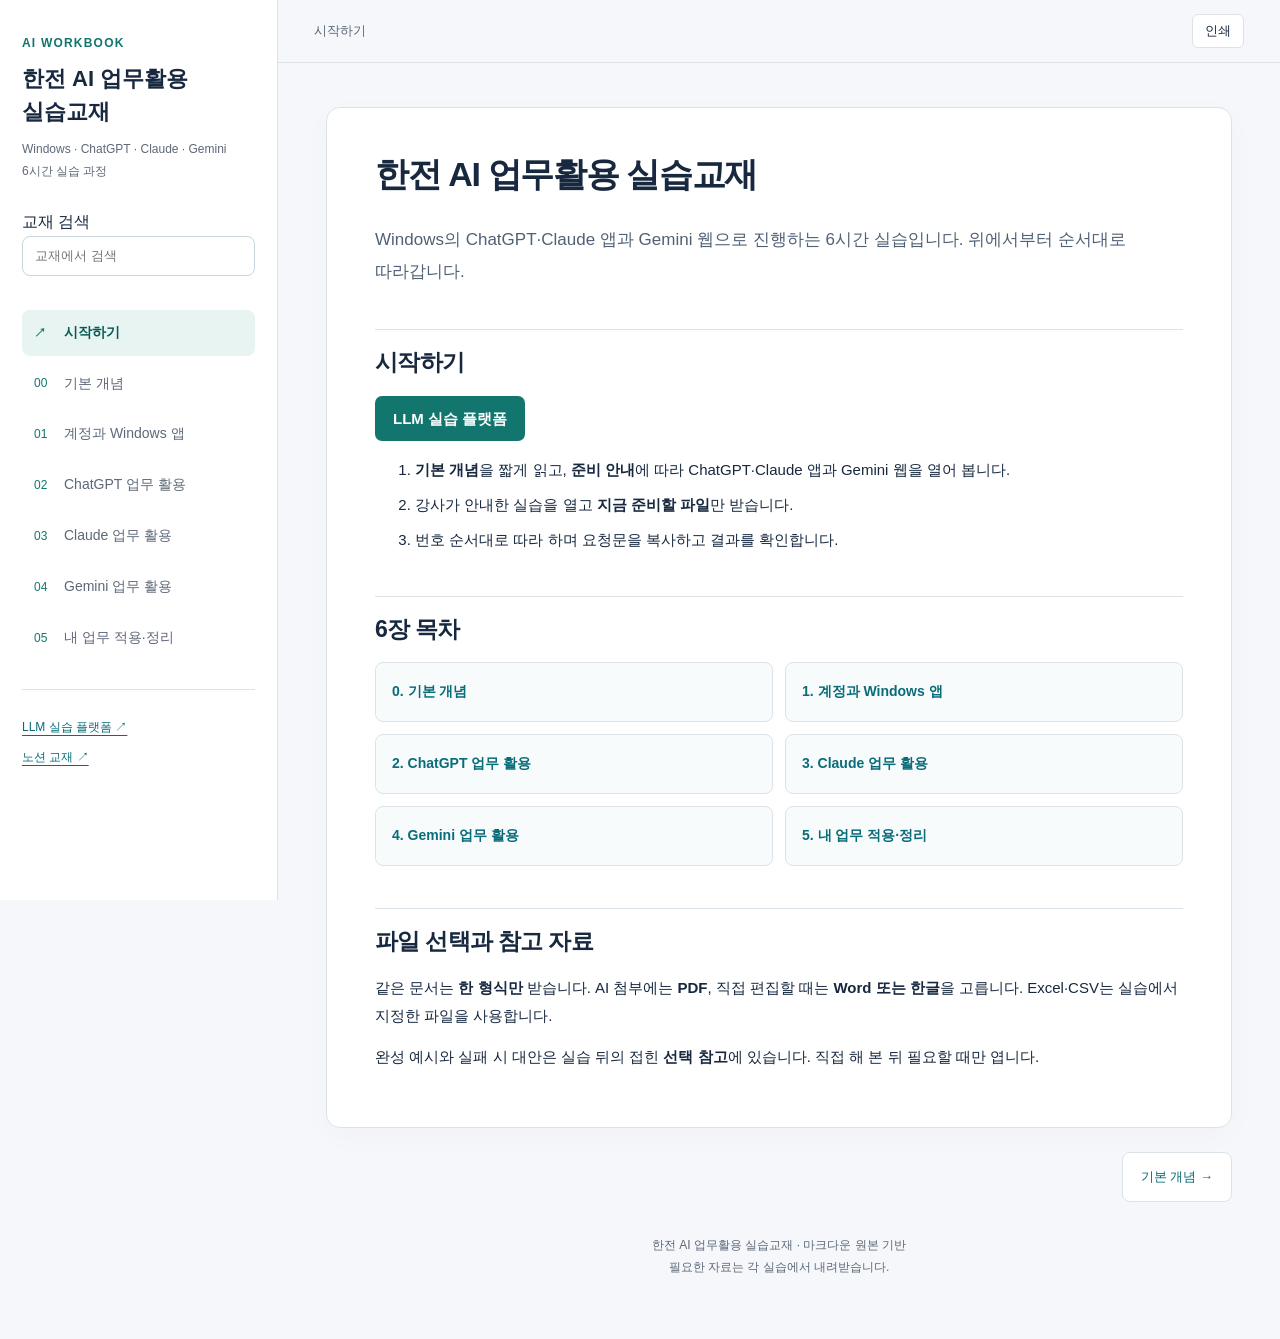
==== docs/index.html @ d88794cf "Publish Chuncheon AI practice workbook from canonical Markdown" ====
<!doctype html><html lang="ko"><head><meta charset="utf-8"><meta name="viewport" content="width=device-width,initial-scale=1"><title>시작하기 · 한전 AI 업무활용 실습교재</title><meta name="description" content="Windows의 ChatGPT·Claude 앱과 Gemini 웹으로 진행하는 6시간 AI 업무활용 실습교재. 실습 자료와 요청문, 실제 화면 캡처를 제공합니다."><link rel="stylesheet" href="./assets/site.css"><script src="./assets/site.js" defer></script></head><body class="home" data-root="./"><a class="skip" href="#main">본문으로 이동</a><aside class="sidebar" aria-label="교재 탐색"><div class="eyebrow">AI WORKBOOK</div><a class="brand" href="./index.html">한전 AI 업무활용<br>실습교재</a><div class="course">Windows · ChatGPT · Claude · Gemini<br>6시간 실습 과정</div><div class="search-wrap"><label class="sr-only" for="search">교재 검색</label><input id="search" type="search" placeholder="교재에서 검색" autocomplete="off"><div class="search-results" aria-live="polite"></div></div><nav class="nav" aria-label="장별 목차"><a href="./index.html" aria-current="page"><span class="num">↗</span>시작하기</a><a href="./chapters/00-basics.html"><span class="num">00</span>기본 개념</a><a href="./chapters/01-setup.html"><span class="num">01</span>계정과 Windows 앱</a><a href="./chapters/02-chatgpt.html"><span class="num">02</span>ChatGPT 업무 활용</a><a href="./chapters/03-claude.html"><span class="num">03</span>Claude 업무 활용</a><a href="./chapters/04-gemini.html"><span class="num">04</span>Gemini 업무 활용</a><a href="./chapters/05-apply.html"><span class="num">05</span>내 업무 적용·정리</a></nav><div class="sidebar-footer"><a href="https://axia-llm.dreamitbiz.com" target="_blank" rel="noopener">LLM 실습 플랫폼 ↗</a><a href="https://jangka44.notion.site/AI-3f6d4cdd4f478194a8dbda7adef5ccbd" target="_blank" rel="noopener">노션 교재 ↗</a></div></aside><div class="workspace"><header class="topbar"><button class="menu-button" type="button" aria-expanded="false">목차</button><span>시작하기</span><button class="print-button" type="button">인쇄</button></header><main id="main"><article><h1 id="ai">한전 AI 업무활용 실습교재</h1>
<p>Windows의 ChatGPT·Claude 앱과 Gemini 웹으로 진행하는 6시간 실습입니다. 위에서부터 순서대로 따라갑니다.</p>
<h2 id="_1">시작하기</h2>
<p><a href="https://axia-llm.dreamitbiz.com">LLM 실습 플랫폼</a></p>
<ol>
<li><strong>기본 개념</strong>을 짧게 읽고, <strong>준비 안내</strong>에 따라 ChatGPT·Claude 앱과 Gemini 웹을 열어 봅니다.</li>
<li>강사가 안내한 실습을 열고 <strong>지금 준비할 파일</strong>만 받습니다.</li>
<li>번호 순서대로 따라 하며 요청문을 복사하고 결과를 확인합니다.</li>
</ol>
<h2 id="6">6장 목차</h2>
<ul>
<li><a href="./chapters/00-basics.html">0. 기본 개념</a></li>
<li><a href="./chapters/01-setup.html">1. 계정과 Windows 앱</a></li>
<li><a href="./chapters/02-chatgpt.html">2. ChatGPT 업무 활용</a></li>
<li><a href="./chapters/03-claude.html">3. Claude 업무 활용</a></li>
<li><a href="./chapters/04-gemini.html">4. Gemini 업무 활용</a></li>
<li><a href="./chapters/05-apply.html">5. 내 업무 적용·정리</a></li>
</ul>
<h2 id="_2">파일 선택과 참고 자료</h2>
<p>같은 문서는 <strong>한 형식만</strong> 받습니다. AI 첨부에는 <strong>PDF</strong>, 직접 편집할 때는 <strong>Word 또는 한글</strong>을 고릅니다. Excel·CSV는 실습에서 지정한 파일을 사용합니다.</p>
<p>완성 예시와 실패 시 대안은 실습 뒤의 접힌 <strong>선택 참고</strong>에 있습니다. 직접 해 본 뒤 필요할 때만 엽니다.</p></article><nav class="page-nav" aria-label="이전·다음 장"><span></span><a href="./chapters/00-basics.html">기본 개념 →</a></nav><footer class="footer">한전 AI 업무활용 실습교재 · 마크다운 원본 기반<br>필요한 자료는 각 실습에서 내려받습니다.</footer></main></div></body></html>
---- docs/assets/site.css ----
:root{--ink:#17283f;--muted:#5d6878;--brand:#12766f;--line:#dce3e8;--paper:#fff;--bg:#f5f7fa}*{box-sizing:border-box}html{scroll-behavior:smooth;scroll-padding-top:80px}body{margin:0;color:var(--ink);background:var(--bg);font-family:"Malgun Gothic","Apple SD Gothic Neo",sans-serif;line-height:1.85;word-break:keep-all}a{color:#086c79;text-underline-offset:4px}button,input{font:inherit}button{cursor:pointer}.skip{position:fixed;top:-100px;left:16px;background:#fff;padding:12px;z-index:20}.skip:focus{top:8px}.sidebar{width:278px;position:fixed;inset:0 auto 0 0;background:#fff;border-right:1px solid var(--line);padding:32px 22px;overflow:auto}.brand{display:block;color:var(--ink);text-decoration:none;font-size:22px;font-weight:800;line-height:1.5}.eyebrow{font-size:12px;color:var(--brand);font-weight:800;letter-spacing:.1em;margin-bottom:8px}.course{font-size:12px;color:var(--muted);margin:10px 0 24px}.nav{display:grid;gap:5px}.nav a{display:flex;align-items:center;gap:10px;padding:10px 12px;text-decoration:none;border-radius:8px;color:var(--muted);font-size:14px}.nav a[aria-current=page]{background:#e8f4f2;color:#065b55;font-weight:700}.nav a:hover{background:#f0f4f7}.num{font-size:12px;font-variant-numeric:tabular-nums;color:var(--brand);width:20px}.sidebar-footer{margin-top:28px;padding-top:18px;border-top:1px solid var(--line);font-size:12px}.sidebar-footer a{display:block;margin:8px 0}.workspace{margin-left:278px}.topbar{position:sticky;top:0;z-index:5;background:rgba(245,247,250,.96);border-bottom:1px solid var(--line);padding:14px 36px;display:flex;align-items:center;gap:18px;font-size:13px;color:var(--muted)}.topbar button,.menu-button{border:1px solid var(--line);background:#fff;padding:4px 12px;border-radius:6px;color:var(--ink)}.topbar button{margin-left:auto}.menu-button{display:none}.search-wrap{padding:0 0 24px}.search-wrap input{width:100%;border:1px solid #c9d6db;border-radius:8px;background:#fff;padding:9px 12px;font-size:13px;line-height:1.5}.search-results{font-size:12px;display:grid;gap:8px;margin-top:10px}.search-results a{display:block;padding:8px;background:#f4f8f8;border-radius:5px}.search-results small{display:block;color:var(--muted);line-height:1.5;margin-top:3px}main{max-width:1040px;margin:0 auto;padding:44px 48px 60px}article{background:var(--paper);padding:42px 48px;border:1px solid var(--line);border-radius:14px;box-shadow:0 8px 32px #17283f06;font-size:15px}h1,h2,h3{line-height:1.45;color:var(--ink)}h1{font-size:32px;margin:0 0 25px;font-weight:800;letter-spacing:-.04em}h2{font-size:23px;margin:42px 0 16px;padding-top:16px;border-top:1px solid var(--line);letter-spacing:-.03em}h3{font-size:18px;margin-top:28px}p{margin:14px 0}li{margin:7px 0}strong{font-weight:750}img{display:block;max-width:100%;height:auto;margin:20px auto 12px;border:1px solid var(--line);border-radius:8px}figure{margin:26px 0}figcaption{color:var(--muted);font-size:13px;text-align:center;margin:8px auto 20px}code{font-family:Consolas,monospace;font-size:.9em;background:#edf2f6;padding:2px 5px;border-radius:4px;word-break:break-word}pre{white-space:pre-wrap;word-break:break-word;position:relative;background:#132638;color:#e5eef4;border-radius:10px;margin:20px 0;padding:46px 20px 20px;line-height:1.8}pre code{background:none;padding:0;color:inherit;display:block;font-size:13px;word-break:normal}.copy-button{position:absolute;right:12px;top:10px;background:#244252;color:#e6f4f2;border:1px solid #48606d;border-radius:5px;padding:3px 10px;font-size:12px}.table-wrap{overflow-x:auto;margin:20px 0;border:1px solid var(--line);border-radius:8px}table{border-collapse:collapse;width:100%;font-size:13px}th,td{padding:11px 14px;text-align:left;border-bottom:1px solid var(--line);min-width:105px;vertical-align:top}th{background:#eef4f6;color:#264954}tr:last-child td{border-bottom:0}blockquote{border-left:4px solid var(--brand);padding:4px 18px;margin:20px 0;background:#f0f7f6}details{border:1px solid var(--line);border-radius:8px;padding:12px 18px;margin:22px 0;background:#fbfcfd}summary{cursor:pointer;font-weight:700;font-size:14px}details>*:last-child{margin-bottom:4px}.toc{background:#f7f9fc;border-radius:8px;padding:16px 20px;font-size:13px;margin:24px 0}.toc ul{margin:0;padding-left:20px}.toc>ul>li{margin:5px 0}.toc li ul{display:none}.page-nav{display:flex;justify-content:space-between;gap:14px;margin:24px 0}.page-nav a{background:#fff;border:1px solid var(--line);border-radius:8px;padding:12px 18px;font-size:13px;text-decoration:none}.footer{font-size:12px;color:var(--muted);text-align:center;margin-top:32px}.home article>ul{display:grid;grid-template-columns:1fr 1fr;gap:12px;list-style:none;padding:0}.home article>ul li{margin:0;border:1px solid var(--line);background:#f8fbfb;border-radius:8px}.home article>ul a{display:block;padding:16px;text-decoration:none;font-weight:700;font-size:14px}.home h1{font-size:34px}.home article>p:first-of-type{font-size:17px;color:#506174}.home article>p a[href*="axia-llm"]{display:inline-block;background:#12766f;color:#fff;text-decoration:none;padding:9px 18px;border-radius:7px;font-weight:700}:focus-visible{outline:3px solid #38a998;outline-offset:3px}
@media(max-width:1150px){main{padding:30px 24px}article{padding:32px 28px}.sidebar{width:250px}.workspace{margin-left:250px}}
@media(max-width:760px){.sidebar{display:none;z-index:10;top:58px;width:100%;bottom:auto;max-height:78vh;box-shadow:0 12px 22px #12243824}.sidebar.open{display:block}.workspace{margin-left:0}.topbar{padding:12px 16px}.menu-button{display:inline-block}main{padding:18px 12px}article{padding:24px 18px;border-radius:10px;font-size:14px}h1,.home h1{font-size:26px}h2{font-size:20px}.home article>ul{grid-template-columns:1fr}.page-nav a{padding:10px;font-size:12px}.topbar>span{overflow:hidden;text-overflow:ellipsis;white-space:nowrap}pre{padding-left:14px;padding-right:14px}}
@media print{.sidebar,.topbar,.page-nav,.footer,.copy-button,.toc{display:none!important}.workspace{margin:0}main{padding:0;max-width:none}article{border:0;box-shadow:none;padding:0}body{background:#fff;font-size:11pt}pre{color:#000;background:#f1f3f5;padding:12px;break-inside:avoid}img{max-height:700px;object-fit:contain}a{color:inherit}h2,h3{break-after:avoid}details{border:0}table{font-size:10pt}}
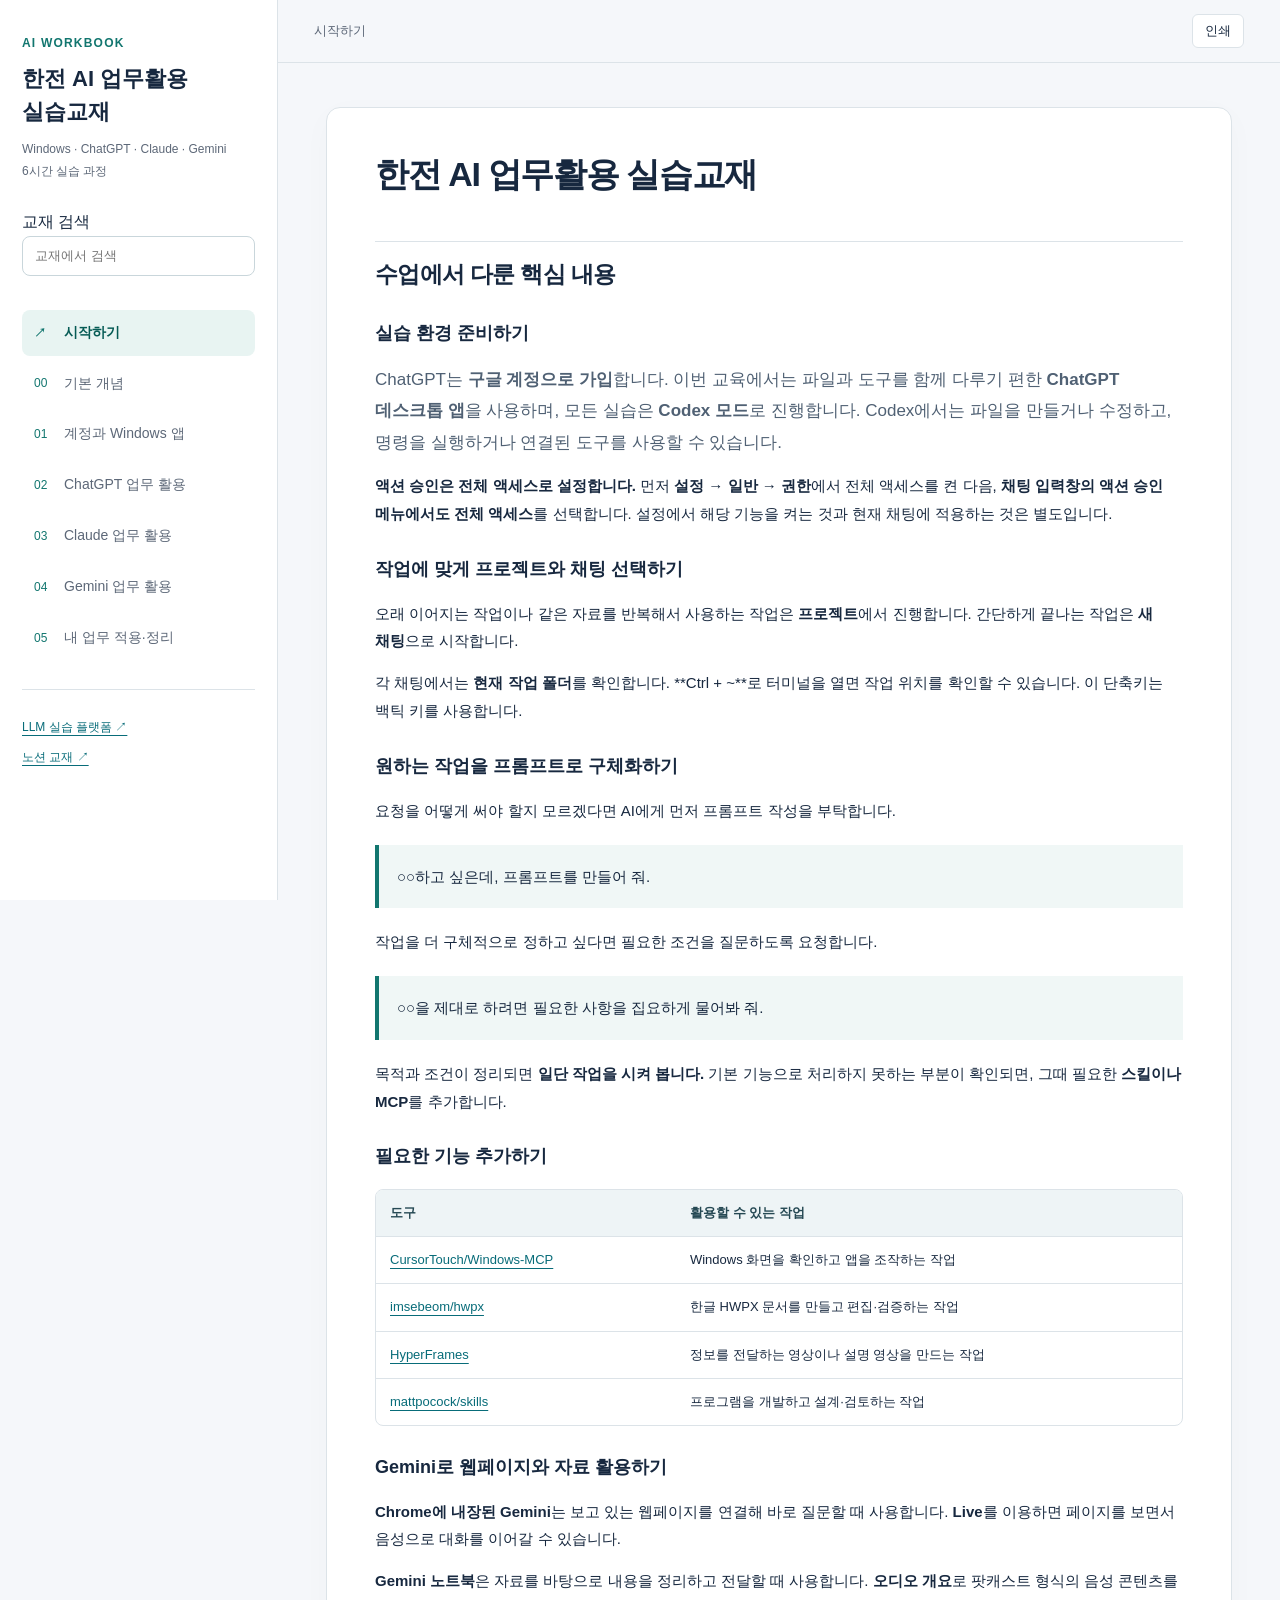
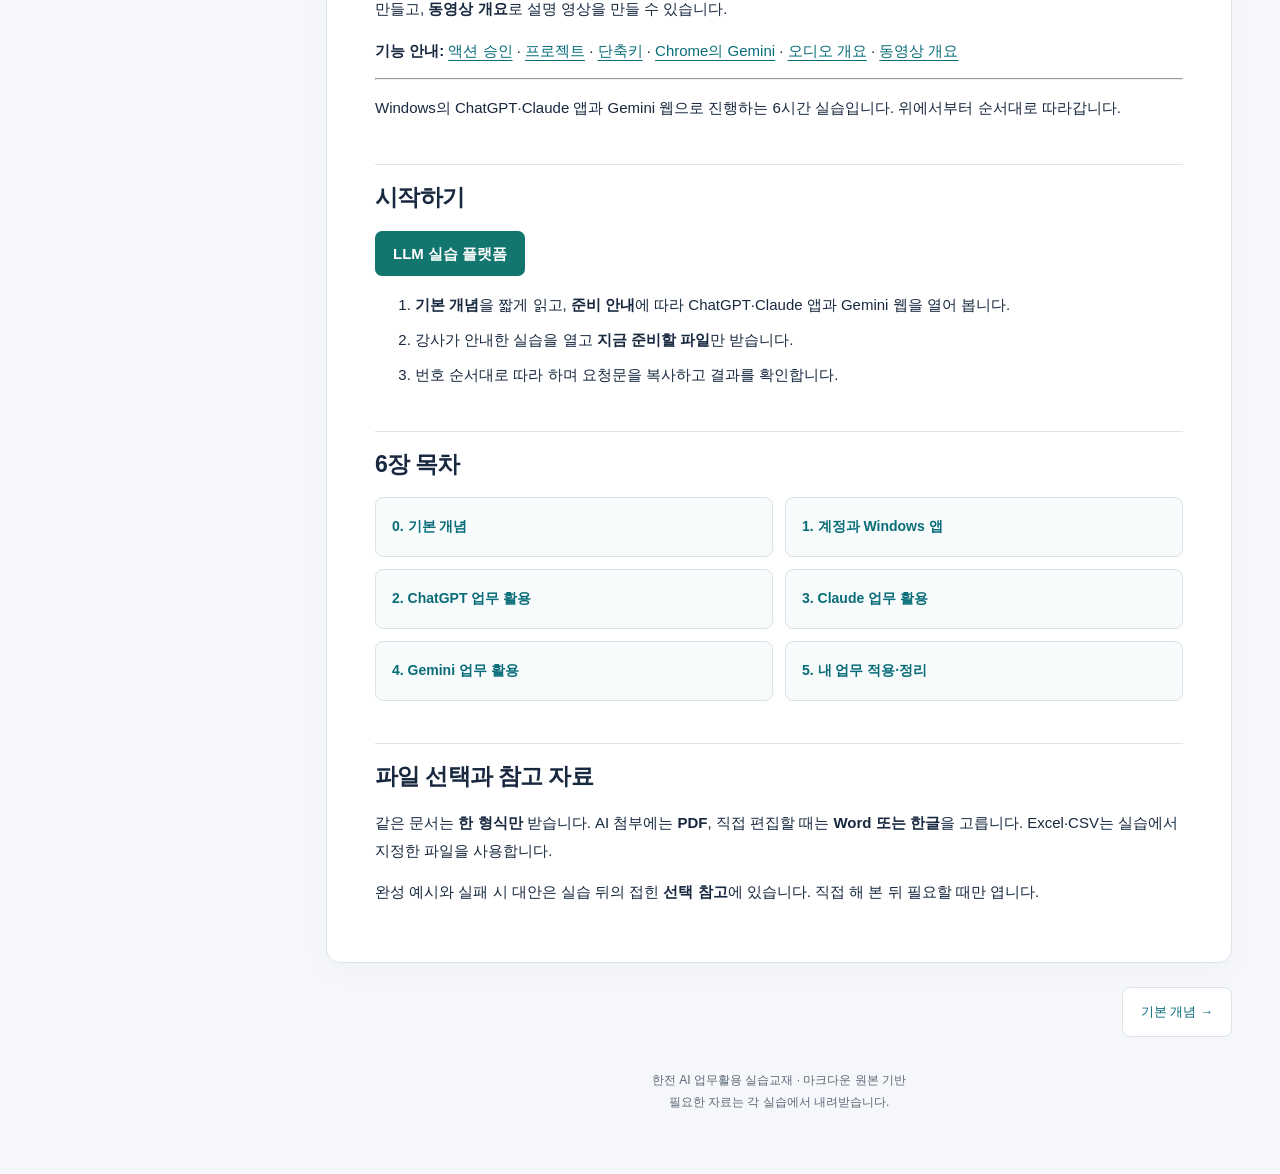
==== commit 8a1925e2: "Add polished course recap at the top of the workbook" ====
--- a/docs/index.html
+++ b/docs/index.html
@@ -1,6 +1,55 @@
 <!doctype html><html lang="ko"><head><meta charset="utf-8"><meta name="viewport" content="width=device-width,initial-scale=1"><title>시작하기 · 한전 AI 업무활용 실습교재</title><meta name="description" content="Windows의 ChatGPT·Claude 앱과 Gemini 웹으로 진행하는 6시간 AI 업무활용 실습교재. 실습 자료와 요청문, 실제 화면 캡처를 제공합니다."><link rel="stylesheet" href="./assets/site.css"><script src="./assets/site.js" defer></script></head><body class="home" data-root="./"><a class="skip" href="#main">본문으로 이동</a><aside class="sidebar" aria-label="교재 탐색"><div class="eyebrow">AI WORKBOOK</div><a class="brand" href="./index.html">한전 AI 업무활용<br>실습교재</a><div class="course">Windows · ChatGPT · Claude · Gemini<br>6시간 실습 과정</div><div class="search-wrap"><label class="sr-only" for="search">교재 검색</label><input id="search" type="search" placeholder="교재에서 검색" autocomplete="off"><div class="search-results" aria-live="polite"></div></div><nav class="nav" aria-label="장별 목차"><a href="./index.html" aria-current="page"><span class="num">↗</span>시작하기</a><a href="./chapters/00-basics.html"><span class="num">00</span>기본 개념</a><a href="./chapters/01-setup.html"><span class="num">01</span>계정과 Windows 앱</a><a href="./chapters/02-chatgpt.html"><span class="num">02</span>ChatGPT 업무 활용</a><a href="./chapters/03-claude.html"><span class="num">03</span>Claude 업무 활용</a><a href="./chapters/04-gemini.html"><span class="num">04</span>Gemini 업무 활용</a><a href="./chapters/05-apply.html"><span class="num">05</span>내 업무 적용·정리</a></nav><div class="sidebar-footer"><a href="https://axia-llm.dreamitbiz.com" target="_blank" rel="noopener">LLM 실습 플랫폼 ↗</a><a href="https://jangka44.notion.site/AI-3f6d4cdd4f478194a8dbda7adef5ccbd" target="_blank" rel="noopener">노션 교재 ↗</a></div></aside><div class="workspace"><header class="topbar"><button class="menu-button" type="button" aria-expanded="false">목차</button><span>시작하기</span><button class="print-button" type="button">인쇄</button></header><main id="main"><article><h1 id="ai">한전 AI 업무활용 실습교재</h1>
+<h2 id="_1">수업에서 다룬 핵심 내용</h2>
+<h3 id="_2">실습 환경 준비하기</h3>
+<p>ChatGPT는 <strong>구글 계정으로 가입</strong>합니다. 이번 교육에서는 파일과 도구를 함께 다루기 편한 <strong>ChatGPT 데스크톱 앱</strong>을 사용하며, 모든 실습은 <strong>Codex 모드</strong>로 진행합니다. Codex에서는 파일을 만들거나 수정하고, 명령을 실행하거나 연결된 도구를 사용할 수 있습니다.</p>
+<p><strong>액션 승인은 전체 액세스로 설정합니다.</strong> 먼저 <strong>설정 → 일반 → 권한</strong>에서 전체 액세스를 켠 다음, <strong>채팅 입력창의 액션 승인 메뉴에서도 전체 액세스</strong>를 선택합니다. 설정에서 해당 기능을 켜는 것과 현재 채팅에 적용하는 것은 별도입니다.</p>
+<h3 id="_3">작업에 맞게 프로젝트와 채팅 선택하기</h3>
+<p>오래 이어지는 작업이나 같은 자료를 반복해서 사용하는 작업은 <strong>프로젝트</strong>에서 진행합니다. 간단하게 끝나는 작업은 <strong>새 채팅</strong>으로 시작합니다.</p>
+<p>각 채팅에서는 <strong>현재 작업 폴더</strong>를 확인합니다. **Ctrl + ~**로 터미널을 열면 작업 위치를 확인할 수 있습니다. 이 단축키는 백틱 키를 사용합니다.</p>
+<h3 id="_4">원하는 작업을 프롬프트로 구체화하기</h3>
+<p>요청을 어떻게 써야 할지 모르겠다면 AI에게 먼저 프롬프트 작성을 부탁합니다.</p>
+<blockquote>
+<p>○○하고 싶은데, 프롬프트를 만들어 줘.</p>
+</blockquote>
+<p>작업을 더 구체적으로 정하고 싶다면 필요한 조건을 질문하도록 요청합니다.</p>
+<blockquote>
+<p>○○을 제대로 하려면 필요한 사항을 집요하게 물어봐 줘.</p>
+</blockquote>
+<p>목적과 조건이 정리되면 <strong>일단 작업을 시켜 봅니다.</strong> 기본 기능으로 처리하지 못하는 부분이 확인되면, 그때 필요한 <strong>스킬이나 MCP</strong>를 추가합니다.</p>
+<h3 id="_5">필요한 기능 추가하기</h3>
+<div class="table-wrap"><table>
+<thead>
+<tr>
+<th>도구</th>
+<th>활용할 수 있는 작업</th>
+</tr>
+</thead>
+<tbody>
+<tr>
+<td><a href="https://github.com/CursorTouch/Windows-MCP">CursorTouch/Windows-MCP</a></td>
+<td>Windows 화면을 확인하고 앱을 조작하는 작업</td>
+</tr>
+<tr>
+<td><a href="https://github.com/imsebeom/hwpx">imsebeom/hwpx</a></td>
+<td>한글 HWPX 문서를 만들고 편집·검증하는 작업</td>
+</tr>
+<tr>
+<td><a href="https://github.com/heygen-com/hyperframes">HyperFrames</a></td>
+<td>정보를 전달하는 영상이나 설명 영상을 만드는 작업</td>
+</tr>
+<tr>
+<td><a href="https://github.com/mattpocock/skills">mattpocock/skills</a></td>
+<td>프로그램을 개발하고 설계·검토하는 작업</td>
+</tr>
+</tbody>
+</table></div>
+<h3 id="gemini">Gemini로 웹페이지와 자료 활용하기</h3>
+<p><strong>Chrome에 내장된 Gemini</strong>는 보고 있는 웹페이지를 연결해 바로 질문할 때 사용합니다. <strong>Live</strong>를 이용하면 페이지를 보면서 음성으로 대화를 이어갈 수 있습니다.</p>
+<p><strong>Gemini 노트북</strong>은 자료를 바탕으로 내용을 정리하고 전달할 때 사용합니다. <strong>오디오 개요</strong>로 팟캐스트 형식의 음성 콘텐츠를 만들고, <strong>동영상 개요</strong>로 설명 영상을 만들 수 있습니다.</p>
+<p><strong>기능 안내:</strong> <a href="https://learn.chatgpt.com/docs/permission-modes">액션 승인</a> · <a href="https://learn.chatgpt.com/docs/projects?surface=app">프로젝트</a> · <a href="https://learn.chatgpt.com/docs/reference/commands">단축키</a> · <a href="https://support.google.com/chrome/answer/16283624?hl=ko">Chrome의 Gemini</a> · <a href="https://support.google.com/gemininotebook/answer/16212820?hl=ko">오디오 개요</a> · <a href="https://support.google.com/gemininotebook/answer/16454555?hl=ko">동영상 개요</a></p>
+<hr />
 <p>Windows의 ChatGPT·Claude 앱과 Gemini 웹으로 진행하는 6시간 실습입니다. 위에서부터 순서대로 따라갑니다.</p>
-<h2 id="_1">시작하기</h2>
+<h2 id="_6">시작하기</h2>
 <p><a href="https://axia-llm.dreamitbiz.com">LLM 실습 플랫폼</a></p>
 <ol>
 <li><strong>기본 개념</strong>을 짧게 읽고, <strong>준비 안내</strong>에 따라 ChatGPT·Claude 앱과 Gemini 웹을 열어 봅니다.</li>
@@ -16,6 +65,6 @@
 <li><a href="./chapters/04-gemini.html">4. Gemini 업무 활용</a></li>
 <li><a href="./chapters/05-apply.html">5. 내 업무 적용·정리</a></li>
 </ul>
-<h2 id="_2">파일 선택과 참고 자료</h2>
+<h2 id="_7">파일 선택과 참고 자료</h2>
 <p>같은 문서는 <strong>한 형식만</strong> 받습니다. AI 첨부에는 <strong>PDF</strong>, 직접 편집할 때는 <strong>Word 또는 한글</strong>을 고릅니다. Excel·CSV는 실습에서 지정한 파일을 사용합니다.</p>
 <p>완성 예시와 실패 시 대안은 실습 뒤의 접힌 <strong>선택 참고</strong>에 있습니다. 직접 해 본 뒤 필요할 때만 엽니다.</p></article><nav class="page-nav" aria-label="이전·다음 장"><span></span><a href="./chapters/00-basics.html">기본 개념 →</a></nav><footer class="footer">한전 AI 업무활용 실습교재 · 마크다운 원본 기반<br>필요한 자료는 각 실습에서 내려받습니다.</footer></main></div></body></html>
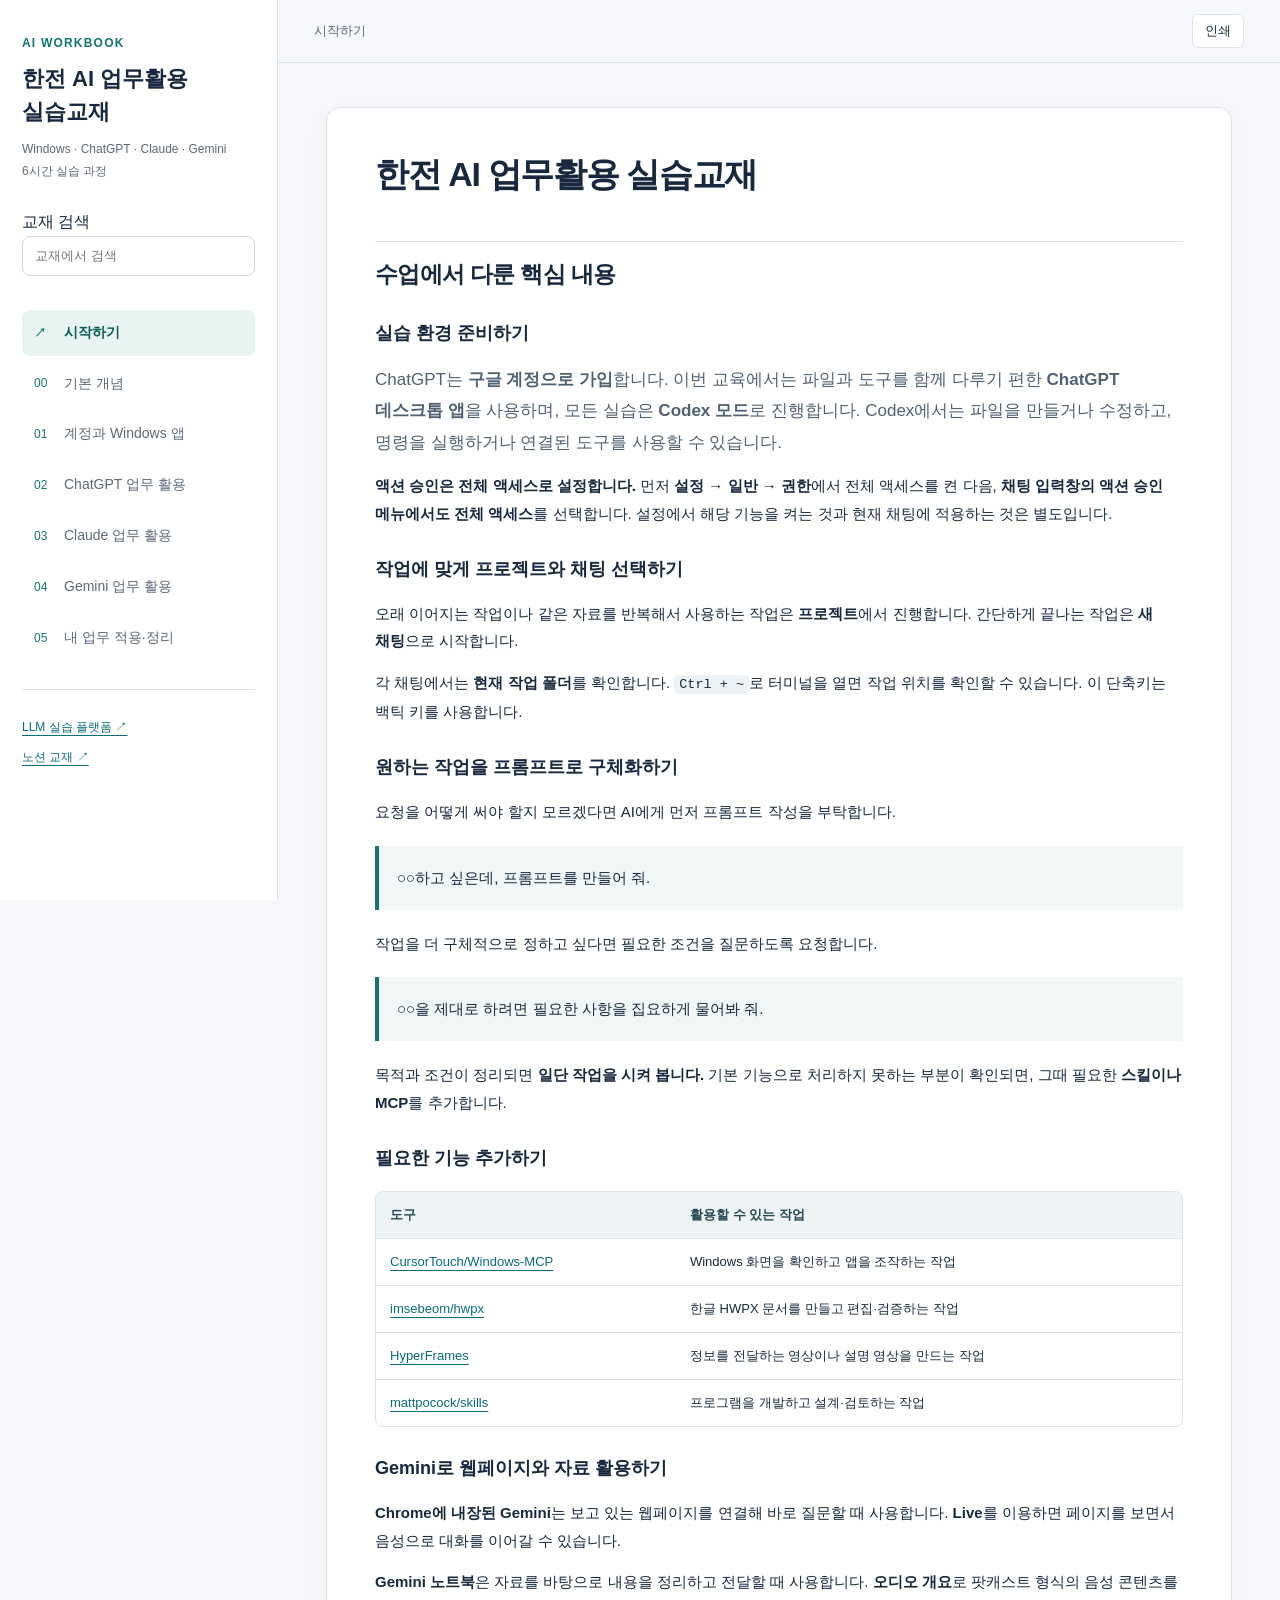
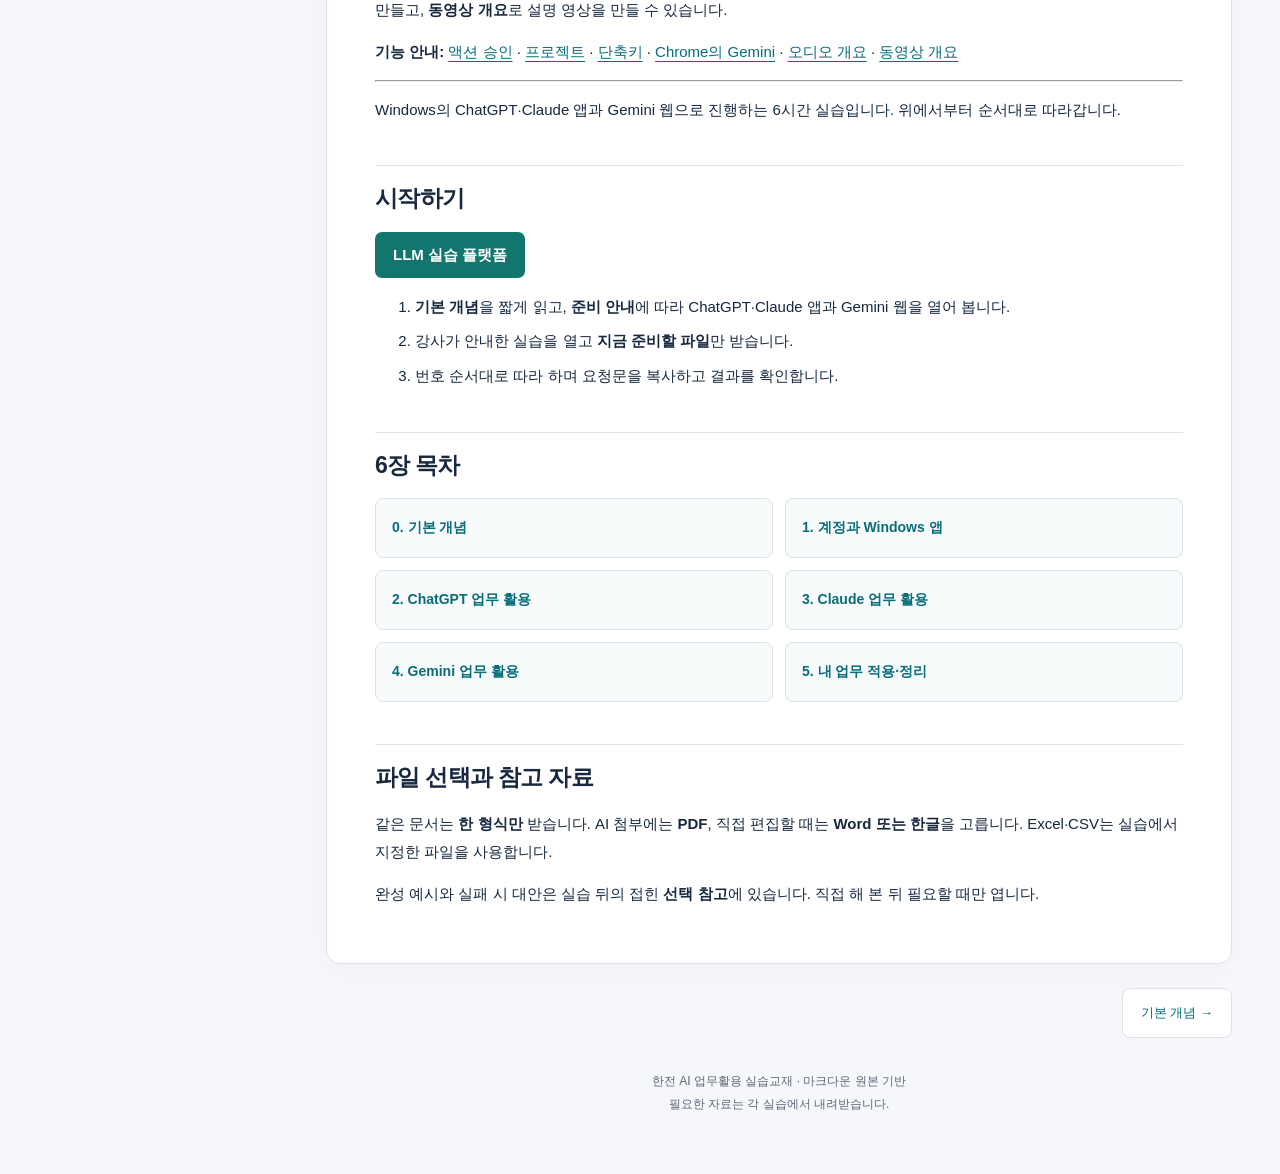
==== commit d514db31: "Render the terminal shortcut as inline code" ====
--- a/docs/index.html
+++ b/docs/index.html
@@ -5,7 +5,7 @@
 <p><strong>액션 승인은 전체 액세스로 설정합니다.</strong> 먼저 <strong>설정 → 일반 → 권한</strong>에서 전체 액세스를 켠 다음, <strong>채팅 입력창의 액션 승인 메뉴에서도 전체 액세스</strong>를 선택합니다. 설정에서 해당 기능을 켜는 것과 현재 채팅에 적용하는 것은 별도입니다.</p>
 <h3 id="_3">작업에 맞게 프로젝트와 채팅 선택하기</h3>
 <p>오래 이어지는 작업이나 같은 자료를 반복해서 사용하는 작업은 <strong>프로젝트</strong>에서 진행합니다. 간단하게 끝나는 작업은 <strong>새 채팅</strong>으로 시작합니다.</p>
-<p>각 채팅에서는 <strong>현재 작업 폴더</strong>를 확인합니다. **Ctrl + ~**로 터미널을 열면 작업 위치를 확인할 수 있습니다. 이 단축키는 백틱 키를 사용합니다.</p>
+<p>각 채팅에서는 <strong>현재 작업 폴더</strong>를 확인합니다. <code>Ctrl + ~</code>로 터미널을 열면 작업 위치를 확인할 수 있습니다. 이 단축키는 백틱 키를 사용합니다.</p>
 <h3 id="_4">원하는 작업을 프롬프트로 구체화하기</h3>
 <p>요청을 어떻게 써야 할지 모르겠다면 AI에게 먼저 프롬프트 작성을 부탁합니다.</p>
 <blockquote>
